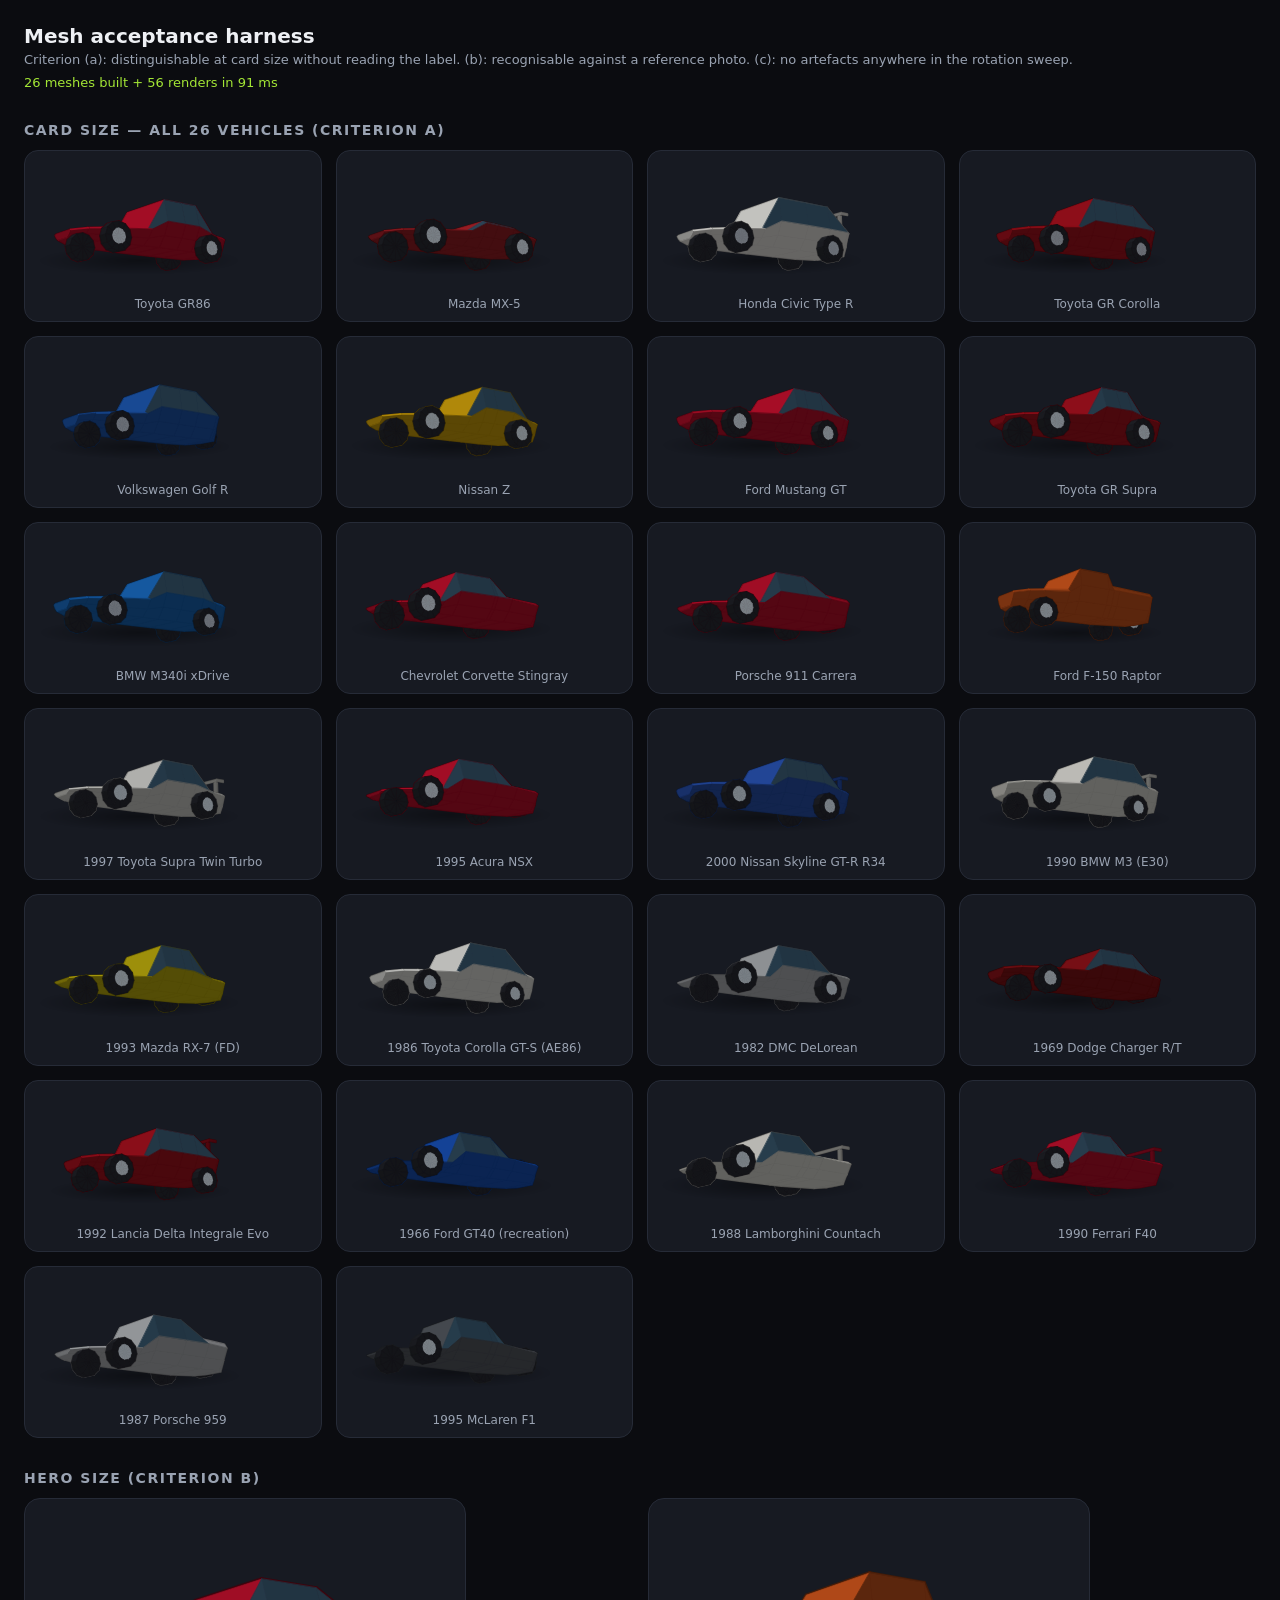
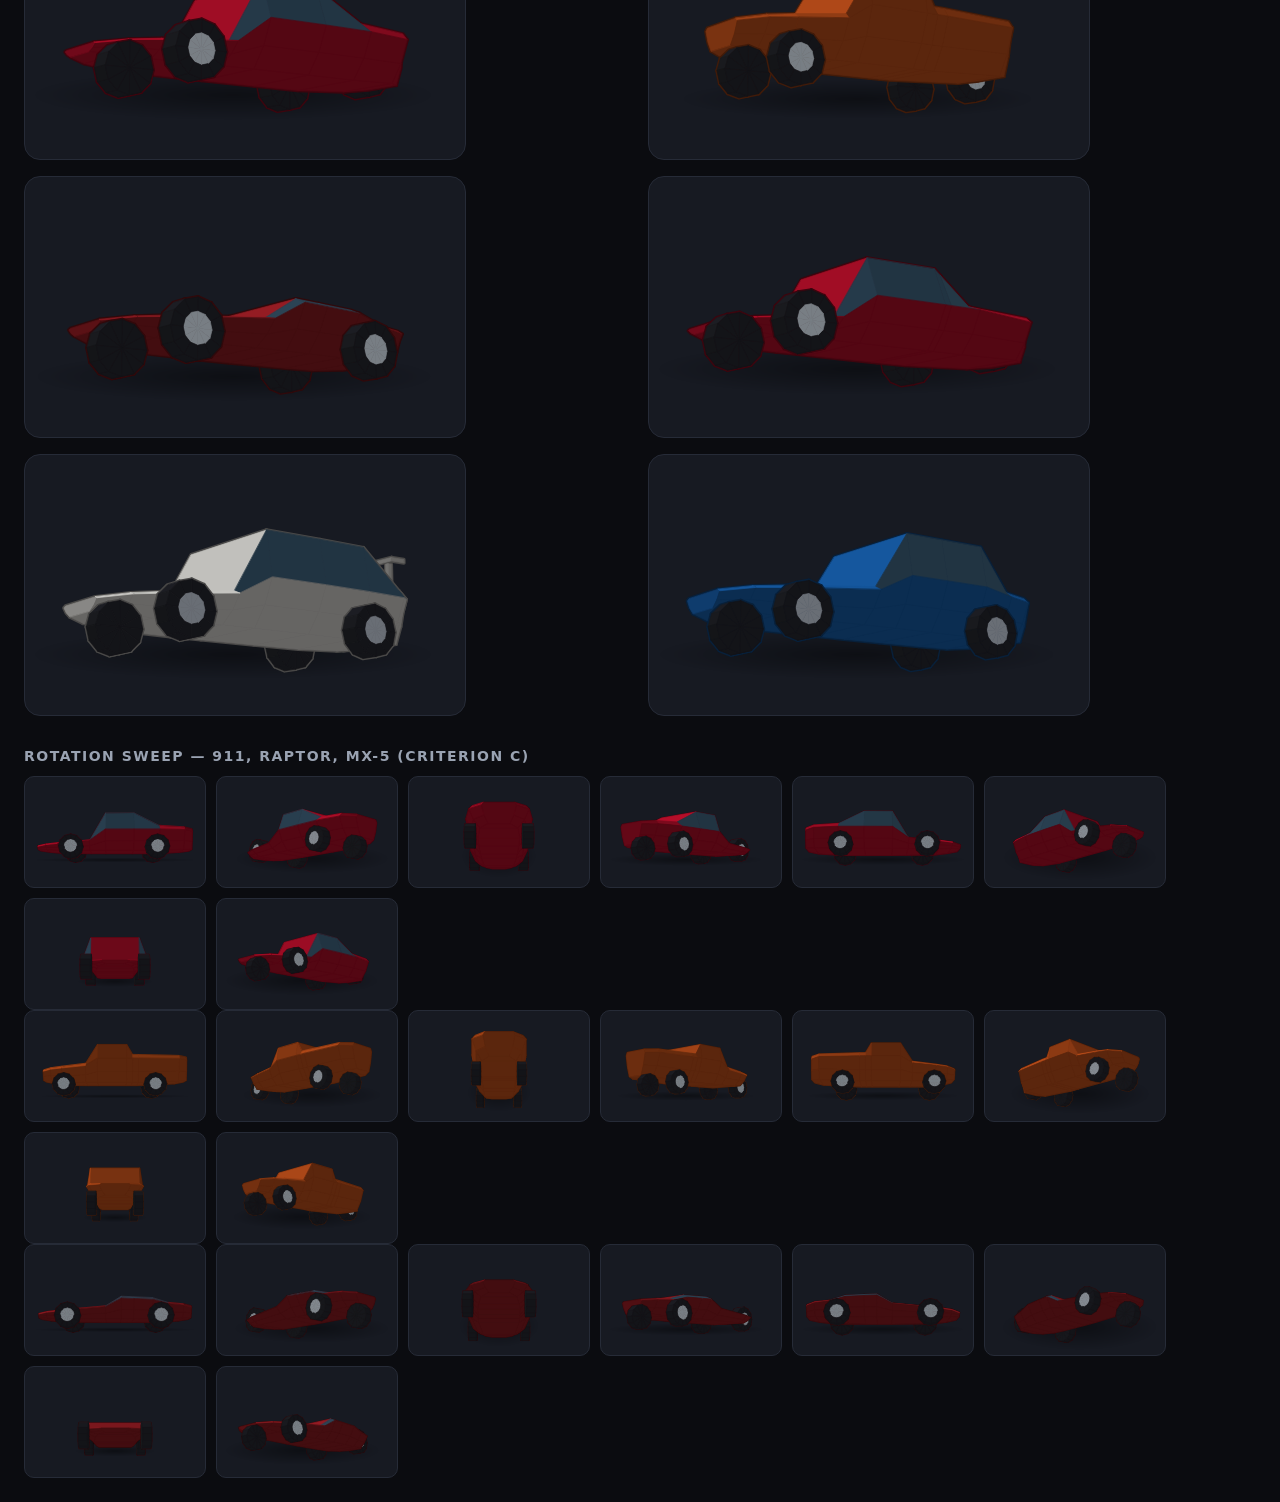
==== fixtures.html @ 07b850ce "v2a WIP: dimension-driven low-poly mesher and renderer Adds render{family,dims,shape} to all 26 vehi" ====
<!DOCTYPE html>
<html lang="en">
<head>
<meta charset="UTF-8">
<meta name="viewport" content="width=device-width, initial-scale=1.0">
<title>Dopamine Drive — mesh acceptance harness</title>
<style>
  body { background:#0b0c10; color:#eef0f4; font-family:'Segoe UI',system-ui,sans-serif; margin:0; padding:24px; }
  h1 { font-size:20px; margin:0 0 4px; }
  h2 { font-size:14px; text-transform:uppercase; letter-spacing:1.5px; color:#9aa3b2; margin:32px 0 12px; }
  .note { color:#9aa3b2; font-size:13px; margin-bottom:8px; }
  .grid { display:grid; grid-template-columns:repeat(auto-fill,minmax(240px,1fr)); gap:14px; }
  .cell { background:#171a22; border:1px solid #262b37; border-radius:14px; padding:10px; }
  .cell canvas { width:100%; height:auto; display:block; }
  .cell .lbl { font-size:12px; color:#9aa3b2; margin-top:6px; text-align:center; }
  .sweep { display:flex; gap:10px; flex-wrap:wrap; }
  .sweep canvas { background:#171a22; border:1px solid #262b37; border-radius:10px; }
  .hero { display:grid; grid-template-columns:repeat(auto-fill,minmax(420px,1fr)); gap:16px; }
  .hero canvas { width:100%; height:auto; background:#171a22; border:1px solid #262b37; border-radius:16px; }
  #timing { color:#a3e635; font-size:13px; margin-top:6px; font-variant-numeric:tabular-nums; }
</style>
</head>
<body>
<h1>Mesh acceptance harness</h1>
<div class="note">Criterion (a): distinguishable at card size without reading the label. (b): recognisable against a reference photo. (c): no artefacts anywhere in the rotation sweep.</div>
<div id="timing">measuring…</div>

<h2>Card size — all 26 vehicles (criterion a)</h2>
<div class="grid" id="cards"></div>

<h2>Hero size (criterion b)</h2>
<div class="hero" id="heroes"></div>

<h2>Rotation sweep — 911, Raptor, MX-5 (criterion c)</h2>
<div id="sweeps"></div>

<script src="data.js"></script>
<script src="mesh.js"></script>
<script src="render3d.js"></script>
<script>
const ALL = [
  ...CARS.map(c => ({ id: c.id, label: c.brand + ' ' + c.model, render: c.render, paint: c.colors[0].hex, rim: c.wheels[0].style })),
  ...BARNFINDS.map(b => ({ id: b.id, label: b.name, render: b.render, paint: b.paint, rim: 'five' })),
];

function make(parent, w, h, cls) {
  const cv = document.createElement('canvas');
  const dpr = Math.min(2, window.devicePixelRatio || 1);
  cv.width = w * dpr; cv.height = h * dpr;
  cv.style.width = w + 'px'; cv.style.height = h + 'px';
  const ctx = cv.getContext('2d');
  ctx.scale(dpr, dpr);
  parent.appendChild(cv);
  return ctx;
}

const t0 = performance.now();
let meshCount = 0;

// Card grid
const cards = document.getElementById('cards');
for (const v of ALL) {
  const cell = document.createElement('div');
  cell.className = 'cell';
  cards.appendChild(cell);
  const ctx = make(cell, 220, 130);
  const mesh = Mesh.build({ ...v.render });
  meshCount++;
  Render3D.draw(ctx, mesh, { w: 220, h: 130, paint: v.paint, rim: Render3D.rimFor(v.rim), yaw: -0.62, pitch: 0.20 });
  const lbl = document.createElement('div');
  lbl.className = 'lbl'; lbl.textContent = v.label;
  cell.appendChild(lbl);
}

// Heroes
const heroes = document.getElementById('heroes');
for (const id of ['911', 'raptor', 'mx5', 'corvette', 'typer', 'm340i']) {
  const v = ALL.find(x => x.id === id);
  const ctx = make(heroes, 440, 260);
  const mesh = Mesh.build({ ...v.render });
  Render3D.draw(ctx, mesh, { w: 440, h: 260, paint: v.paint, rim: Render3D.rimFor(v.rim), yaw: -0.62, pitch: 0.18 });
}

// Rotation sweeps
const sweeps = document.getElementById('sweeps');
for (const id of ['911', 'raptor', 'mx5']) {
  const v = ALL.find(x => x.id === id);
  const row = document.createElement('div');
  row.className = 'sweep';
  sweeps.appendChild(row);
  const mesh = Mesh.build({ ...v.render });
  for (let i = 0; i < 8; i++) {
    const ctx = make(row, 180, 110);
    Render3D.draw(ctx, mesh, {
      w: 180, h: 110, paint: v.paint, rim: Render3D.rimFor(v.rim),
      yaw: (i / 8) * Math.PI * 2, pitch: 0.12 + (i % 3) * 0.10,
    });
  }
}

document.getElementById('timing').textContent =
  `${meshCount} meshes built + ${document.querySelectorAll('canvas').length} renders in ${(performance.now() - t0).toFixed(0)} ms`;
</script>
</body>
</html>
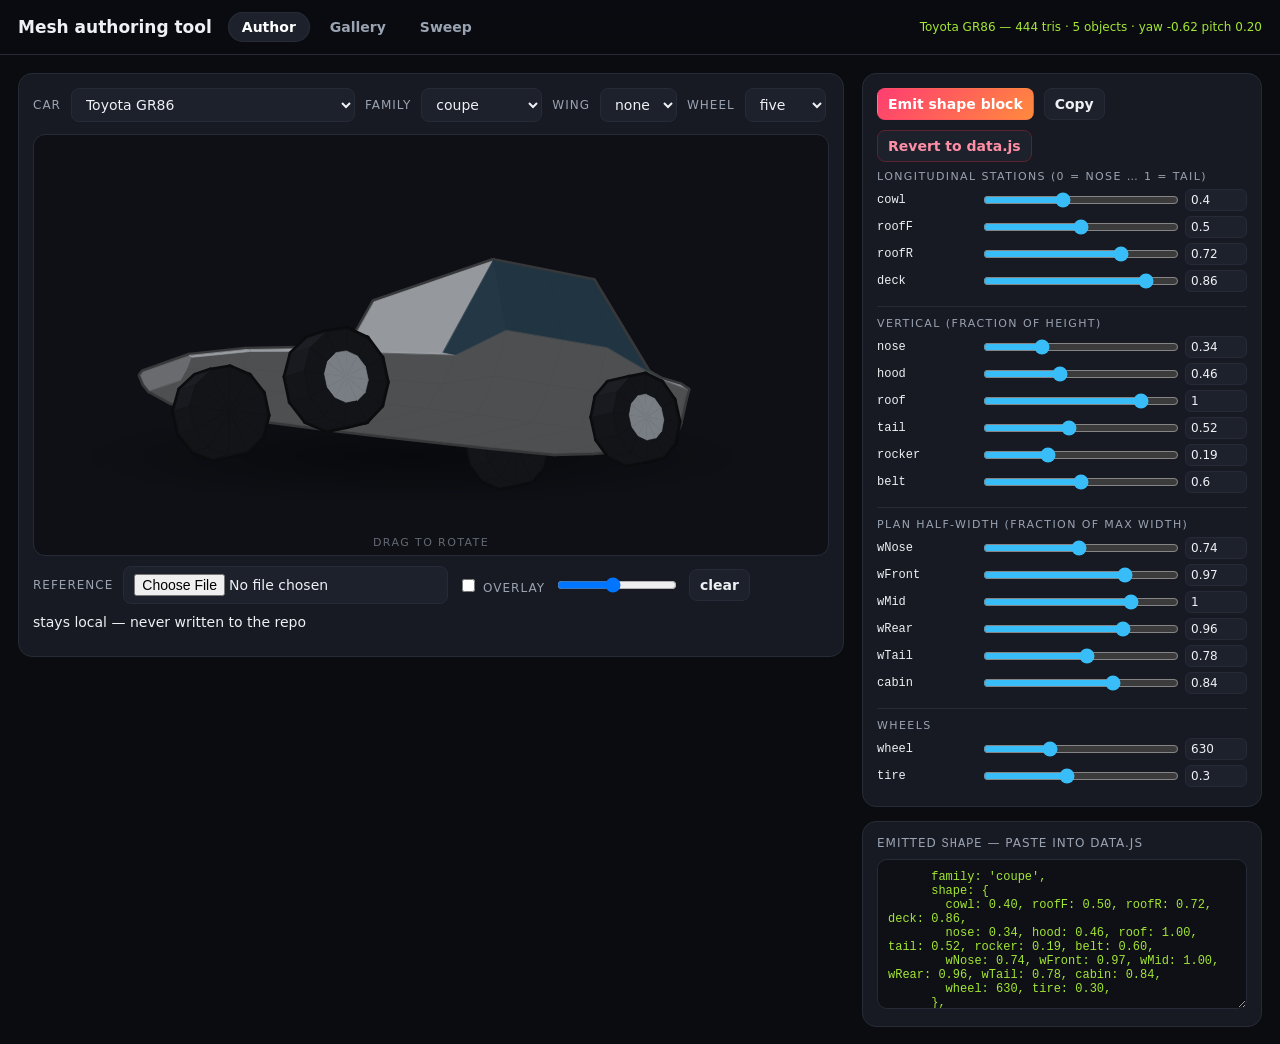
==== commit 04c636eb: "v2a.5 step 1: authoring tool in fixtures.html Prerequisite for the mesher rebuild. Re-authoring 26 c" ====
--- a/fixtures.html
+++ b/fixtures.html
@@ -3,103 +3,626 @@
 <head>
 <meta charset="UTF-8">
 <meta name="viewport" content="width=device-width, initial-scale=1.0">
-<title>Dopamine Drive — mesh acceptance harness</title>
+<title>Dopamine Drive — mesh authoring tool &amp; acceptance harness</title>
+<!--
+  DEV TOOL. Never bundled: build-single-file.ps1 inlines only index.html,
+  styles.css and the five JS files, so everything here costs zero bundle bytes.
+
+  Three tabs:
+    Author   — the v2a.5 authoring loop: pick a car, drag sliders, watch it
+               re-mesh live against a local reference photo, emit the `shape`
+               block for data.js.
+    Gallery  — acceptance harness. Blind mode hides labels AND marque colours,
+               which is the binding v2a.5 acceptance condition.
+    Sweep    — rotation sweep, for the "no geometry artefacts" criterion.
+
+  Sliders are derived by introspecting each car's `shape` object, so when the
+  mesher's parameter set grows in step 2 the controls appear automatically.
+-->
 <style>
-  body { background:#0b0c10; color:#eef0f4; font-family:'Segoe UI',system-ui,sans-serif; margin:0; padding:24px; }
-  h1 { font-size:20px; margin:0 0 4px; }
-  h2 { font-size:14px; text-transform:uppercase; letter-spacing:1.5px; color:#9aa3b2; margin:32px 0 12px; }
-  .note { color:#9aa3b2; font-size:13px; margin-bottom:8px; }
-  .grid { display:grid; grid-template-columns:repeat(auto-fill,minmax(240px,1fr)); gap:14px; }
-  .cell { background:#171a22; border:1px solid #262b37; border-radius:14px; padding:10px; }
+  :root {
+    --bg:#0b0c10; --panel:#171a22; --panel2:#1d212b; --line:#262b37;
+    --text:#eef0f4; --muted:#9aa3b2; --hot:#ff3d71; --lime:#a3e635; --cool:#38bdf8;
+  }
+  * { box-sizing:border-box; }
+  body { margin:0; background:var(--bg); color:var(--text);
+         font-family:'Segoe UI',system-ui,sans-serif; font-size:14px; }
+  h1 { font-size:17px; margin:0; }
+  .top { display:flex; align-items:center; gap:16px; padding:12px 18px; flex-wrap:wrap;
+         border-bottom:1px solid var(--line); position:sticky; top:0;
+         background:rgba(11,12,16,.94); backdrop-filter:blur(10px); z-index:20; }
+  .top .stat { min-width:0; overflow-wrap:anywhere; }
+  .tabs { display:flex; gap:6px; }
+  .tab { background:none; border:none; color:var(--muted); font:inherit; font-weight:600;
+         padding:7px 14px; border-radius:999px; cursor:pointer; }
+  .tab.on { background:var(--panel2); color:#fff; box-shadow:inset 0 0 0 1px var(--line); }
+  .grow { flex:1; }
+  .stat { color:var(--lime); font-variant-numeric:tabular-nums; font-size:12px; }
+  .stat.warn { color:#fbbf24; }
+  main { padding:18px; }
+  .view { display:none; }
+  .view.on { display:block; }
+
+  /* ---------- author ---------- */
+  .author { display:grid; grid-template-columns:minmax(0,1fr) 400px; gap:18px; align-items:start; }
+  @media (max-width:1100px) { .author { grid-template-columns:1fr; } }
+  .card { background:var(--panel); border:1px solid var(--line); border-radius:14px; padding:14px; }
+  .row { display:flex; gap:10px; align-items:center; flex-wrap:wrap; }
+  label.lbl { color:var(--muted); font-size:12px; text-transform:uppercase; letter-spacing:1px; }
+  select, input[type=text], button.act, input[type=file] {
+    background:var(--panel2); color:var(--text); border:1px solid var(--line);
+    border-radius:8px; padding:7px 10px; font:inherit; }
+  button.act { cursor:pointer; font-weight:600; }
+  button.act:hover { background:#242938; }
+  button.act.primary { background:linear-gradient(135deg,#ff3d71,#ff8a3d); border-color:transparent; color:#fff; }
+  button.act.danger { border-color:#5b2330; color:#ff8fa6; }
+
+  .stagewrap { position:relative; margin-top:12px; background:#0e1015;
+               border:1px solid var(--line); border-radius:12px; overflow:hidden; }
+  #authorCv { display:block; width:100%; height:420px; cursor:grab; touch-action:none; }
+  #authorCv.dragging { cursor:grabbing; }
+  #refOverlay { position:absolute; inset:0; width:100%; height:100%;
+                object-fit:contain; pointer-events:none; display:none; }
+  .hint { position:absolute; bottom:6px; left:50%; transform:translateX(-50%);
+          font-size:11px; letter-spacing:1.4px; text-transform:uppercase;
+          color:var(--muted); opacity:.6; pointer-events:none; }
+  .refside { margin-top:12px; }
+  .refside img { width:100%; border-radius:10px; border:1px solid var(--line); display:none; }
+
+  .group-title { font-size:11px; text-transform:uppercase; letter-spacing:1.4px;
+                 color:var(--muted); margin:14px 0 6px; border-top:1px solid var(--line); padding-top:10px; }
+  .group-title:first-child { border-top:none; margin-top:0; padding-top:0; }
+  .prow { display:grid; grid-template-columns:96px 1fr 62px; gap:8px; align-items:center; margin-bottom:5px; }
+  .prow .pname { font-size:12px; color:var(--text); font-family:ui-monospace,Consolas,monospace; }
+  .prow.dirty .pname { color:var(--hot); font-weight:700; }
+  .prow input[type=range] { width:100%; accent-color:var(--cool); }
+  .prow input[type=number] {
+    width:100%; background:var(--panel2); color:var(--text); border:1px solid var(--line);
+    border-radius:6px; padding:3px 5px; font:inherit; font-size:12px;
+    font-variant-numeric:tabular-nums; }
+  textarea { width:100%; min-height:150px; background:#0e1015; color:var(--lime);
+             border:1px solid var(--line); border-radius:10px; padding:10px;
+             font-family:ui-monospace,Consolas,monospace; font-size:12px; resize:vertical; }
+
+  /* ---------- gallery / sweep ---------- */
+  .grid { display:grid; grid-template-columns:repeat(auto-fill,minmax(230px,1fr)); gap:12px; }
+  .cell { background:var(--panel); border:1px solid var(--line); border-radius:12px; padding:9px; }
   .cell canvas { width:100%; height:auto; display:block; }
-  .cell .lbl { font-size:12px; color:#9aa3b2; margin-top:6px; text-align:center; }
-  .sweep { display:flex; gap:10px; flex-wrap:wrap; }
-  .sweep canvas { background:#171a22; border:1px solid #262b37; border-radius:10px; }
-  .hero { display:grid; grid-template-columns:repeat(auto-fill,minmax(420px,1fr)); gap:16px; }
-  .hero canvas { width:100%; height:auto; background:#171a22; border:1px solid #262b37; border-radius:16px; }
-  #timing { color:#a3e635; font-size:13px; margin-top:6px; font-variant-numeric:tabular-nums; }
+  .cell .cap { font-size:11px; color:var(--muted); text-align:center; margin-top:5px; min-height:14px; }
+  .cell .cap.hidden { visibility:hidden; }
+  .sweeprow { display:flex; gap:8px; flex-wrap:wrap; margin-bottom:10px; }
+  .sweeprow canvas { background:var(--panel); border:1px solid var(--line); border-radius:8px; }
+  .sweeplbl { font-size:12px; color:var(--muted); margin:6px 0; }
+  .note { color:var(--muted); font-size:12px; margin-bottom:12px; line-height:1.5; }
 </style>
 </head>
 <body>
-<h1>Mesh acceptance harness</h1>
-<div class="note">Criterion (a): distinguishable at card size without reading the label. (b): recognisable against a reference photo. (c): no artefacts anywhere in the rotation sweep.</div>
-<div id="timing">measuring…</div>
-
-<h2>Card size — all 26 vehicles (criterion a)</h2>
-<div class="grid" id="cards"></div>
-
-<h2>Hero size (criterion b)</h2>
-<div class="hero" id="heroes"></div>
-
-<h2>Rotation sweep — 911, Raptor, MX-5 (criterion c)</h2>
-<div id="sweeps"></div>
+
+<div class="top">
+  <h1>Mesh authoring tool</h1>
+  <div class="tabs">
+    <button class="tab on" data-tab="author">Author</button>
+    <button class="tab" data-tab="gallery">Gallery</button>
+    <button class="tab" data-tab="sweep">Sweep</button>
+  </div>
+  <div class="grow"></div>
+  <div class="stat" id="stat"></div>
+</div>
+
+<main>
+  <!-- ============ AUTHOR ============ -->
+  <section class="view on" id="v-author">
+    <div class="author">
+      <div>
+        <div class="card">
+          <div class="row">
+            <label class="lbl" for="carSel">Car</label>
+            <select id="carSel" style="min-width:230px"></select>
+            <label class="lbl" for="famSel">Family</label>
+            <select id="famSel"></select>
+            <label class="lbl" for="wingSel">Wing</label>
+            <select id="wingSel">
+              <option value="">none</option><option value="lip">lip</option><option value="high">high</option>
+            </select>
+            <label class="lbl" for="wheelSel">Wheel</label>
+            <select id="wheelSel"></select>
+          </div>
+          <div class="stagewrap">
+            <canvas id="authorCv"></canvas>
+            <img id="refOverlay" alt="">
+            <div class="hint">drag to rotate</div>
+          </div>
+          <div class="row" style="margin-top:10px">
+            <label class="lbl">Reference</label>
+            <input type="file" id="refFile" accept="image/*">
+            <label class="lbl"><input type="checkbox" id="refOn"> overlay</label>
+            <input type="range" id="refOpacity" min="0" max="1" step="0.02" value="0.45" style="width:120px">
+            <button class="act" id="refClear">clear</button>
+            <span class="lbl">stays local — never written to the repo</span>
+          </div>
+          <div class="refside"><img id="refSide" alt=""></div>
+        </div>
+      </div>
+
+      <div>
+        <div class="card">
+          <div class="row" style="margin-bottom:8px">
+            <button class="act primary" id="emitBtn">Emit shape block</button>
+            <button class="act" id="copyBtn">Copy</button>
+            <button class="act danger" id="revertBtn">Revert to data.js</button>
+          </div>
+          <div id="params"></div>
+        </div>
+        <div class="card" style="margin-top:14px">
+          <div class="row" style="margin-bottom:8px">
+            <label class="lbl">Emitted <code>shape</code> — paste into data.js</label>
+          </div>
+          <textarea id="emit" spellcheck="false" readonly></textarea>
+        </div>
+      </div>
+    </div>
+  </section>
+
+  <!-- ============ GALLERY ============ -->
+  <section class="view" id="v-gallery">
+    <div class="note">
+      Acceptance criterion (a): distinguishable from each other <em>without reading the label</em>.
+      Criterion (b): recognisable against a reference photo.
+      <strong>Blind mode</strong> hides both the label and the marque colour — that combination is
+      the binding v2a.5 acceptance condition, and (b) must be judged against real reference photos,
+      never from memory.
+    </div>
+    <div class="row" style="margin-bottom:12px">
+      <label class="lbl"><input type="checkbox" id="blind"> blind mode</label>
+      <label class="lbl"><input type="checkbox" id="usePaint" checked> marque colours</label>
+      <button class="act" id="shuffleBtn">Shuffle order</button>
+      <button class="act" id="revealBtn">Reveal labels</button>
+    </div>
+    <div class="grid" id="gallery"></div>
+  </section>
+
+  <!-- ============ SWEEP ============ -->
+  <section class="view" id="v-sweep">
+    <div class="note">Rotation sweep — the "no geometry artefacts anywhere" criterion. Watch the
+      nose-on and tail-on frames, where painter-sorted objects are most likely to fail.</div>
+    <div id="sweeps"></div>
+  </section>
+</main>
 
 <script src="data.js"></script>
 <script src="mesh.js"></script>
 <script src="render3d.js"></script>
 <script>
+// ============================================================
+// Shared vehicle list — catalogue cars plus barn-find classics.
+// ============================================================
 const ALL = [
-  ...CARS.map(c => ({ id: c.id, label: c.brand + ' ' + c.model, render: c.render, paint: c.colors[0].hex, rim: c.wheels[0].style })),
-  ...BARNFINDS.map(b => ({ id: b.id, label: b.name, render: b.render, paint: b.paint, rim: 'five' })),
+  ...CARS.map(c => ({
+    id: c.id, label: `${c.brand} ${c.model}`, kind: 'car',
+    render: c.render, paint: c.colors[0].hex,
+    wheels: c.wheels.map(w => w.style),
+  })),
+  ...BARNFINDS.map(b => ({
+    id: b.id, label: b.name, kind: 'barn',
+    render: b.render, paint: b.paint, wheels: ['five'],
+  })),
 ];
 
-function make(parent, w, h, cls) {
+const NEUTRAL = '#b8bcc2';
+const clone = o => JSON.parse(JSON.stringify(o));
+const triCount = m => m.objects.reduce((t, o) => t + o.faces.reduce((s, f) => s + (f.i.length - 2), 0), 0);
+
+function makeCanvas(parent, w, h) {
   const cv = document.createElement('canvas');
-  const dpr = Math.min(2, window.devicePixelRatio || 1);
-  cv.width = w * dpr; cv.height = h * dpr;
+  const d = Math.min(2, devicePixelRatio || 1);
+  cv.width = w * d; cv.height = h * d;
   cv.style.width = w + 'px'; cv.style.height = h + 'px';
   const ctx = cv.getContext('2d');
-  ctx.scale(dpr, dpr);
+  ctx.scale(d, d);
   parent.appendChild(cv);
   return ctx;
 }
 
-const t0 = performance.now();
-let meshCount = 0;
-
-// Card grid
-const cards = document.getElementById('cards');
-for (const v of ALL) {
-  const cell = document.createElement('div');
-  cell.className = 'cell';
-  cards.appendChild(cell);
-  const ctx = make(cell, 220, 130);
-  const mesh = Mesh.build({ ...v.render });
-  meshCount++;
-  Render3D.draw(ctx, mesh, { w: 220, h: 130, paint: v.paint, rim: Render3D.rimFor(v.rim), yaw: -0.62, pitch: 0.20 });
-  const lbl = document.createElement('div');
-  lbl.className = 'lbl'; lbl.textContent = v.label;
-  cell.appendChild(lbl);
-}
-
-// Heroes
-const heroes = document.getElementById('heroes');
-for (const id of ['911', 'raptor', 'mx5', 'corvette', 'typer', 'm340i']) {
-  const v = ALL.find(x => x.id === id);
-  const ctx = make(heroes, 440, 260);
-  const mesh = Mesh.build({ ...v.render });
-  Render3D.draw(ctx, mesh, { w: 440, h: 260, paint: v.paint, rim: Render3D.rimFor(v.rim), yaw: -0.62, pitch: 0.18 });
-}
-
-// Rotation sweeps
-const sweeps = document.getElementById('sweeps');
-for (const id of ['911', 'raptor', 'mx5']) {
-  const v = ALL.find(x => x.id === id);
-  const row = document.createElement('div');
-  row.className = 'sweep';
-  sweeps.appendChild(row);
-  const mesh = Mesh.build({ ...v.render });
-  for (let i = 0; i < 8; i++) {
-    const ctx = make(row, 180, 110);
+// ============================================================
+// Parameter metadata.
+// Ranges for the parameters that exist today; inferMeta covers anything
+// the step-2 mesher adds, so new sliders appear without editing this file.
+// ============================================================
+const GROUPS = ['stations', 'vertical', 'plan', 'wheels', 'other'];
+const GROUP_TITLES = {
+  stations: 'longitudinal stations (0 = nose … 1 = tail)',
+  vertical: 'vertical (fraction of height)',
+  plan: 'plan half-width (fraction of max width)',
+  wheels: 'wheels',
+  other: 'other',
+};
+const META = {
+  cowl:  { group: 'stations', min: 0, max: 1, step: 0.005 },
+  roofF: { group: 'stations', min: 0, max: 1, step: 0.005 },
+  roofR: { group: 'stations', min: 0, max: 1, step: 0.005 },
+  deck:  { group: 'stations', min: 0, max: 1, step: 0.005 },
+  bedStart: { group: 'stations', min: 0, max: 1, step: 0.005 },
+
+  nose:   { group: 'vertical', min: 0, max: 1.2, step: 0.005 },
+  hood:   { group: 'vertical', min: 0, max: 1.2, step: 0.005 },
+  roof:   { group: 'vertical', min: 0, max: 1.2, step: 0.005 },
+  tail:   { group: 'vertical', min: 0, max: 1.2, step: 0.005 },
+  rocker: { group: 'vertical', min: 0, max: 0.6, step: 0.005 },
+  belt:   { group: 'vertical', min: 0, max: 1.2, step: 0.005 },
+  bedFloor: { group: 'vertical', min: 0, max: 1.2, step: 0.005 },
+  bedWall:  { group: 'vertical', min: 0, max: 1.2, step: 0.005 },
+
+  wNose:  { group: 'plan', min: 0.3, max: 1.2, step: 0.005 },
+  wFront: { group: 'plan', min: 0.3, max: 1.2, step: 0.005 },
+  wMid:   { group: 'plan', min: 0.3, max: 1.2, step: 0.005 },
+  wRear:  { group: 'plan', min: 0.3, max: 1.2, step: 0.005 },
+  wTail:  { group: 'plan', min: 0.3, max: 1.2, step: 0.005 },
+  cabin:  { group: 'plan', min: 0.3, max: 1.1, step: 0.005 },
+
+  wheel: { group: 'wheels', min: 400, max: 1100, step: 5 },
+  tire:  { group: 'wheels', min: 0.08, max: 0.6, step: 0.005 },
+};
+
+// Unknown key: guess a usable range from the value's magnitude, so the
+// step-2 parameters are tunable the moment they exist.
+function inferMeta(v) {
+  if (typeof v !== 'number' || !Number.isFinite(v)) return null;
+  if (Math.abs(v) > 3) {
+    const mag = Math.pow(10, Math.floor(Math.log10(Math.abs(v))));
+    return { group: 'other', min: 0, max: Math.max(mag * 10, Math.abs(v) * 2), step: mag / 100 };
+  }
+  const frac = v >= 0 && v <= 1.5;
+  return { group: 'other', min: frac ? 0 : -2, max: frac ? 1.5 : 2, step: 0.005 };
+}
+const metaFor = (k, v) => META[k] || inferMeta(v);
+
+// ============================================================
+// Author tab
+// ============================================================
+const A = {
+  car: null,      // entry from ALL
+  render: null,   // working copy, edited by the sliders
+  base: null,     // pristine copy from data.js, for revert + dirty marks
+  wheelStyle: 'five',
+  yaw: -0.62, pitch: 0.20,
+  cv: null, ctx: null,
+};
+
+const EDIT_KEY = id => 'dd_author_' + id;
+
+const carSel = document.getElementById('carSel');
+const famSel = document.getElementById('famSel');
+const wingSel = document.getElementById('wingSel');
+const wheelSel = document.getElementById('wheelSel');
+
+function setStat(msg, warn) {
+  const el = document.getElementById('stat');
+  el.textContent = msg;
+  el.classList.toggle('warn', !!warn);
+}
+
+function saveEdit() {
+  try { localStorage.setItem(EDIT_KEY(A.car.id), JSON.stringify(A.render)); } catch { /* private mode */ }
+}
+
+function loadCar(id) {
+  const entry = ALL.find(v => v.id === id);
+  A.car = entry;
+  A.base = clone(entry.render);
+  // Restore in-progress tuning, so an accidental reload during a long
+  // authoring session doesn't discard the work.
+  let saved = null;
+  try { saved = JSON.parse(localStorage.getItem(EDIT_KEY(id)) || 'null'); } catch { saved = null; }
+  A.render = saved && saved.shape ? saved : clone(entry.render);
+  A.wheelStyle = entry.wheels[0] || 'five';
+
+  famSel.value = A.render.family;
+  wingSel.value = A.render.wing || '';
+  wheelSel.innerHTML = [...new Set(entry.wheels)].map(w => `<option value="${w}">${w}</option>`).join('');
+  wheelSel.value = A.wheelStyle;
+
+  buildParams();
+  renderAuthor();
+  emitShape();
+}
+
+function buildParams() {
+  const host = document.getElementById('params');
+  host.innerHTML = '';
+  const shape = A.render.shape;
+
+  const byGroup = {};
+  for (const k of Object.keys(shape)) {
+    const m = metaFor(k, shape[k]);
+    if (!m) continue;
+    (byGroup[m.group] = byGroup[m.group] || []).push(k);
+  }
+
+  for (const g of GROUPS) {
+    const keys = byGroup[g];
+    if (!keys || !keys.length) continue;
+    const t = document.createElement('div');
+    t.className = 'group-title';
+    t.textContent = GROUP_TITLES[g];
+    host.appendChild(t);
+
+    for (const k of keys) {
+      const m = metaFor(k, shape[k]);
+      const row = document.createElement('div');
+      row.className = 'prow';
+      row.innerHTML =
+        `<span class="pname"></span>` +
+        `<input type="range" min="${m.min}" max="${m.max}" step="${m.step}">` +
+        `<input type="number" min="${m.min}" max="${m.max}" step="${m.step}">`;
+      row.querySelector('.pname').textContent = k;
+      const [range, num] = row.querySelectorAll('input');
+      range.value = shape[k];
+      num.value = shape[k];
+
+      const set = v => {
+        const n = Number(v);
+        if (!Number.isFinite(n)) return;
+        shape[k] = n;
+        range.value = n;
+        num.value = n;
+        row.classList.toggle('dirty', n !== A.base.shape[k]);
+        saveEdit();
+        renderAuthor();
+      };
+      range.addEventListener('input', e => set(e.target.value));
+      num.addEventListener('change', e => set(e.target.value));
+      row.classList.toggle('dirty', shape[k] !== A.base.shape[k]);
+      host.appendChild(row);
+    }
+  }
+}
+
+function renderAuthor() {
+  const cv = A.cv, ctx = A.ctx;
+  const d = Math.min(2, devicePixelRatio || 1);
+  const w = cv.clientWidth || 700, h = cv.clientHeight || 420;
+  if (cv.width !== Math.round(w * d) || cv.height !== Math.round(h * d)) {
+    cv.width = Math.round(w * d);
+    cv.height = Math.round(h * d);
+  }
+  ctx.setTransform(d, 0, 0, d, 0, 0);
+  ctx.clearRect(0, 0, w, h);
+
+  let mesh = null, err = null;
+  try {
+    mesh = Mesh.build({ ...A.render, wheelStyle: A.wheelStyle });
+  } catch (e) { err = e; }
+
+  if (err) {
+    // Authoring means dragging parameters into invalid combinations; that
+    // must show a message, not a blank canvas with a console error.
+    ctx.fillStyle = '#ff8fa6';
+    ctx.font = '13px ui-monospace, Consolas, monospace';
+    ctx.fillText('Mesh.build threw: ' + err.message, 14, 26);
+    setStat('mesh error — see canvas', true);
+    return;
+  }
+
+  Render3D.draw(ctx, mesh, {
+    w, h, paint: NEUTRAL, rim: Render3D.rimFor(A.wheelStyle),
+    yaw: A.yaw, pitch: A.pitch,
+  });
+
+  setStat(`${A.car.label} — ${triCount(mesh)} tris · ${mesh.objects.length} objects · yaw ${A.yaw.toFixed(2)} pitch ${A.pitch.toFixed(2)}`);
+}
+
+// Emit a `shape` block matching data.js formatting, one line per group.
+function emitShape() {
+  const shape = A.render.shape;
+  const byGroup = {};
+  for (const k of Object.keys(shape)) {
+    const g = (metaFor(k, shape[k]) || { group: 'other' }).group;
+    (byGroup[g] = byGroup[g] || []).push(k);
+  }
+  // Match data.js's existing convention — mm values as integers, fractions to
+  // at least two decimals — so re-authoring 26 cars produces clean diffs
+  // instead of churn between 1 and 1.00.
+  const fmt = k => {
+    const v = shape[k];
+    const m = metaFor(k, v) || {};
+    if ((m.step || 0) >= 1) return `${k}: ${Math.round(v)}`;
+    return `${k}: ${v.toFixed(3).replace(/0$/, '')}`;
+  };
+  const lines = [];
+  for (const g of GROUPS) {
+    if (!byGroup[g]) continue;
+    lines.push('        ' + byGroup[g].map(fmt).join(', ') + ',');
+  }
+  const wing = A.render.wing ? `\n      wing: '${A.render.wing}',` : '';
+  const out =
+`      family: '${A.render.family}',
+      shape: {
+${lines.join('\n')}
+      },${wing}`;
+  document.getElementById('emit').value = out;
+  return out;
+}
+
+// ---- author wiring ----
+carSel.innerHTML = ALL.map(v =>
+  `<option value="${v.id}">${v.kind === 'barn' ? '◆ ' : ''}${v.label}</option>`).join('');
+famSel.innerHTML = Mesh.FAMILIES.map(f => `<option value="${f}">${f}</option>`).join('');
+
+A.cv = document.getElementById('authorCv');
+A.ctx = A.cv.getContext('2d');
+
+carSel.addEventListener('change', e => loadCar(e.target.value));
+famSel.addEventListener('change', e => { A.render.family = e.target.value; saveEdit(); renderAuthor(); emitShape(); });
+wingSel.addEventListener('change', e => {
+  const v = e.target.value;
+  if (v) A.render.wing = v; else delete A.render.wing;
+  saveEdit(); renderAuthor(); emitShape();
+});
+wheelSel.addEventListener('change', e => { A.wheelStyle = e.target.value; renderAuthor(); });
+
+document.getElementById('emitBtn').addEventListener('click', () => { emitShape(); setStat('emitted'); });
+document.getElementById('copyBtn').addEventListener('click', async () => {
+  const txt = emitShape();
+  try { await navigator.clipboard.writeText(txt); setStat('copied to clipboard'); }
+  catch { document.getElementById('emit').removeAttribute('readonly');
+          document.getElementById('emit').select(); setStat('select + Ctrl-C to copy', true); }
+});
+document.getElementById('revertBtn').addEventListener('click', () => {
+  A.render = clone(A.base);
+  try { localStorage.removeItem(EDIT_KEY(A.car.id)); } catch { /* ignore */ }
+  famSel.value = A.render.family;
+  wingSel.value = A.render.wing || '';
+  buildParams(); renderAuthor(); emitShape();
+  setStat('reverted to data.js');
+});
+
+// drag to rotate
+(() => {
+  let down = false, lastX = 0, lastY = 0;
+  A.cv.addEventListener('pointerdown', e => {
+    down = true; lastX = e.clientX; lastY = e.clientY;
+    A.cv.setPointerCapture(e.pointerId); A.cv.classList.add('dragging');
+  });
+  A.cv.addEventListener('pointermove', e => {
+    if (!down) return;
+    A.yaw += (e.clientX - lastX) * 0.011;
+    A.pitch = Math.max(-0.5, Math.min(0.9, A.pitch + (e.clientY - lastY) * 0.004));
+    lastX = e.clientX; lastY = e.clientY;
+    renderAuthor();
+  });
+  const up = e => {
+    if (!down) return;
+    down = false; A.cv.classList.remove('dragging');
+    try { A.cv.releasePointerCapture(e.pointerId); } catch { /* ignore */ }
+  };
+  A.cv.addEventListener('pointerup', up);
+  A.cv.addEventListener('pointercancel', up);
+})();
+addEventListener('resize', () => { if (document.getElementById('v-author').classList.contains('on')) renderAuthor(); });
+
+// reference image — object URL only; nothing is ever written to the repo
+(() => {
+  const file = document.getElementById('refFile');
+  const overlay = document.getElementById('refOverlay');
+  const side = document.getElementById('refSide');
+  const on = document.getElementById('refOn');
+  const op = document.getElementById('refOpacity');
+  let url = null;
+
+  const apply = () => {
+    const has = !!url;
+    overlay.style.display = has && on.checked ? 'block' : 'none';
+    overlay.style.opacity = op.value;
+    side.style.display = has && !on.checked ? 'block' : 'none';
+  };
+  file.addEventListener('change', () => {
+    const f = file.files && file.files[0];
+    if (!f) return;
+    if (url) URL.revokeObjectURL(url);
+    url = URL.createObjectURL(f);
+    overlay.src = url; side.src = url;
+    apply();
+  });
+  on.addEventListener('change', apply);
+  op.addEventListener('input', apply);
+  document.getElementById('refClear').addEventListener('click', () => {
+    if (url) URL.revokeObjectURL(url);
+    url = null;
+    file.value = '';
+    overlay.removeAttribute('src'); side.removeAttribute('src');
+    apply();
+  });
+})();
+
+// ============================================================
+// Gallery tab — the acceptance harness
+// ============================================================
+let galleryOrder = ALL.map((_, i) => i);
+
+function renderGallery() {
+  const host = document.getElementById('gallery');
+  const blind = document.getElementById('blind').checked;
+  const usePaint = document.getElementById('usePaint').checked && !blind;
+  host.innerHTML = '';
+  let tris = 0;
+  for (const idx of galleryOrder) {
+    const v = ALL[idx];
+    const cell = document.createElement('div');
+    cell.className = 'cell';
+    host.appendChild(cell);
+    const ctx = makeCanvas(cell, 212, 128);
+    const mesh = Mesh.build({ ...v.render, wheelStyle: v.wheels[0] });
+    tris += triCount(mesh);
     Render3D.draw(ctx, mesh, {
-      w: 180, h: 110, paint: v.paint, rim: Render3D.rimFor(v.rim),
-      yaw: (i / 8) * Math.PI * 2, pitch: 0.12 + (i % 3) * 0.10,
+      w: 212, h: 128,
+      paint: usePaint ? v.paint : NEUTRAL,
+      rim: Render3D.rimFor(v.wheels[0]),
+      yaw: -0.62, pitch: 0.20,
     });
-  }
-}
-
-document.getElementById('timing').textContent =
-  `${meshCount} meshes built + ${document.querySelectorAll('canvas').length} renders in ${(performance.now() - t0).toFixed(0)} ms`;
+    const cap = document.createElement('div');
+    cap.className = 'cap' + (blind ? ' hidden' : '');
+    cap.textContent = v.label;
+    cell.appendChild(cap);
+  }
+  setStat(`${ALL.length} vehicles · ${tris} tris total · avg ${Math.round(tris / ALL.length)}`);
+}
+
+document.getElementById('blind').addEventListener('change', renderGallery);
+document.getElementById('usePaint').addEventListener('change', renderGallery);
+document.getElementById('revealBtn').addEventListener('click', () => {
+  document.getElementById('blind').checked = false;
+  renderGallery();
+});
+document.getElementById('shuffleBtn').addEventListener('click', () => {
+  for (let i = galleryOrder.length - 1; i > 0; i--) {
+    const j = Math.floor(Math.random() * (i + 1));
+    [galleryOrder[i], galleryOrder[j]] = [galleryOrder[j], galleryOrder[i]];
+  }
+  renderGallery();
+});
+
+// ============================================================
+// Sweep tab
+// ============================================================
+function renderSweeps() {
+  const host = document.getElementById('sweeps');
+  host.innerHTML = '';
+  for (const id of ['911', 'raptor', 'mx5', 'corvette']) {
+    const v = ALL.find(x => x.id === id);
+    if (!v) continue;
+    const lbl = document.createElement('div');
+    lbl.className = 'sweeplbl';
+    lbl.textContent = v.label;
+    host.appendChild(lbl);
+    const row = document.createElement('div');
+    row.className = 'sweeprow';
+    host.appendChild(row);
+    const mesh = Mesh.build({ ...v.render, wheelStyle: v.wheels[0] });
+    for (let i = 0; i < 8; i++) {
+      const ctx = makeCanvas(row, 168, 104);
+      Render3D.draw(ctx, mesh, {
+        w: 168, h: 104, paint: v.paint, rim: Render3D.rimFor(v.wheels[0]),
+        yaw: (i / 8) * Math.PI * 2, pitch: 0.14,
+      });
+    }
+  }
+}
+
+// ============================================================
+// Tabs
+// ============================================================
+const rendered = { gallery: false, sweep: false };
+function show(tab) {
+  document.querySelectorAll('.tab').forEach(b => b.classList.toggle('on', b.dataset.tab === tab));
+  document.querySelectorAll('.view').forEach(s => s.classList.toggle('on', s.id === 'v-' + tab));
+  if (tab === 'author') renderAuthor();
+  if (tab === 'gallery' && !rendered.gallery) { renderGallery(); rendered.gallery = true; }
+  if (tab === 'sweep' && !rendered.sweep) { renderSweeps(); rendered.sweep = true; }
+}
+document.querySelectorAll('.tab').forEach(b => b.addEventListener('click', () => show(b.dataset.tab)));
+
+// boot
+loadCar(ALL[0].id);
 </script>
 </body>
 </html>
